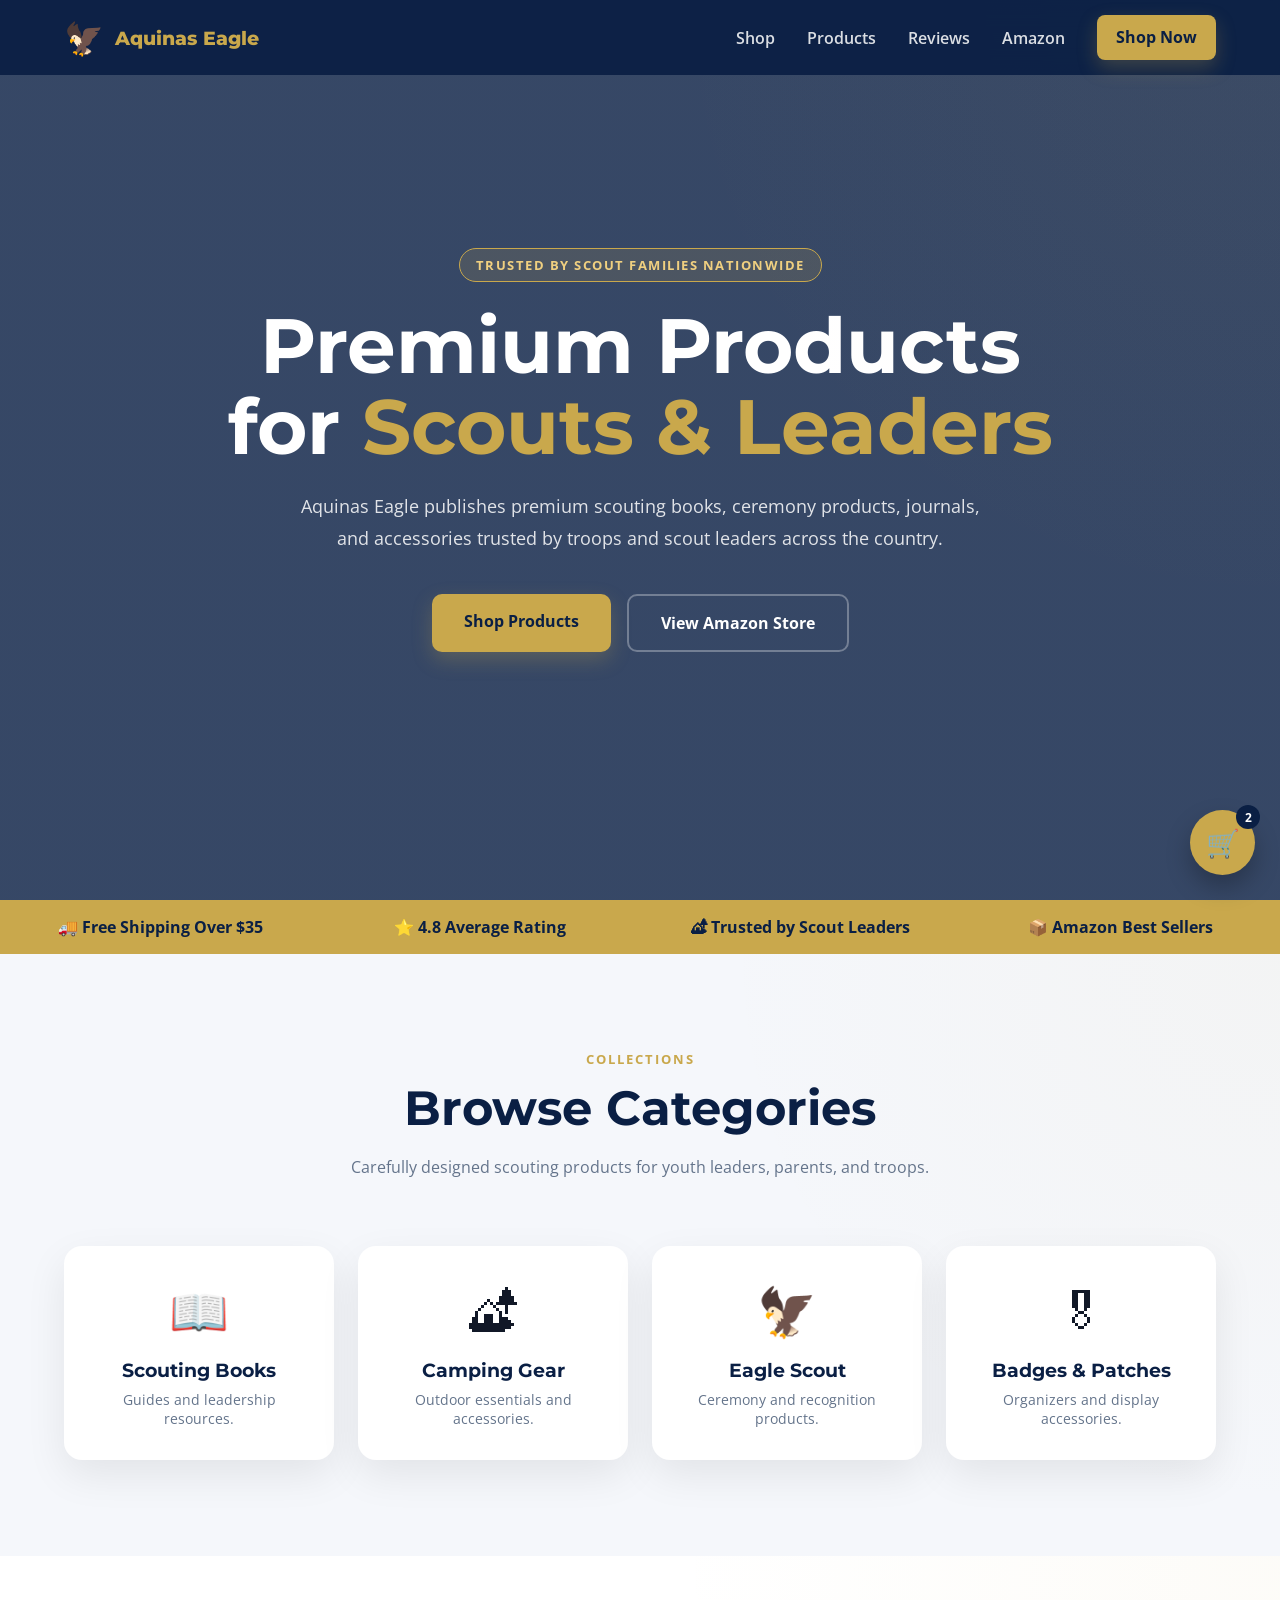
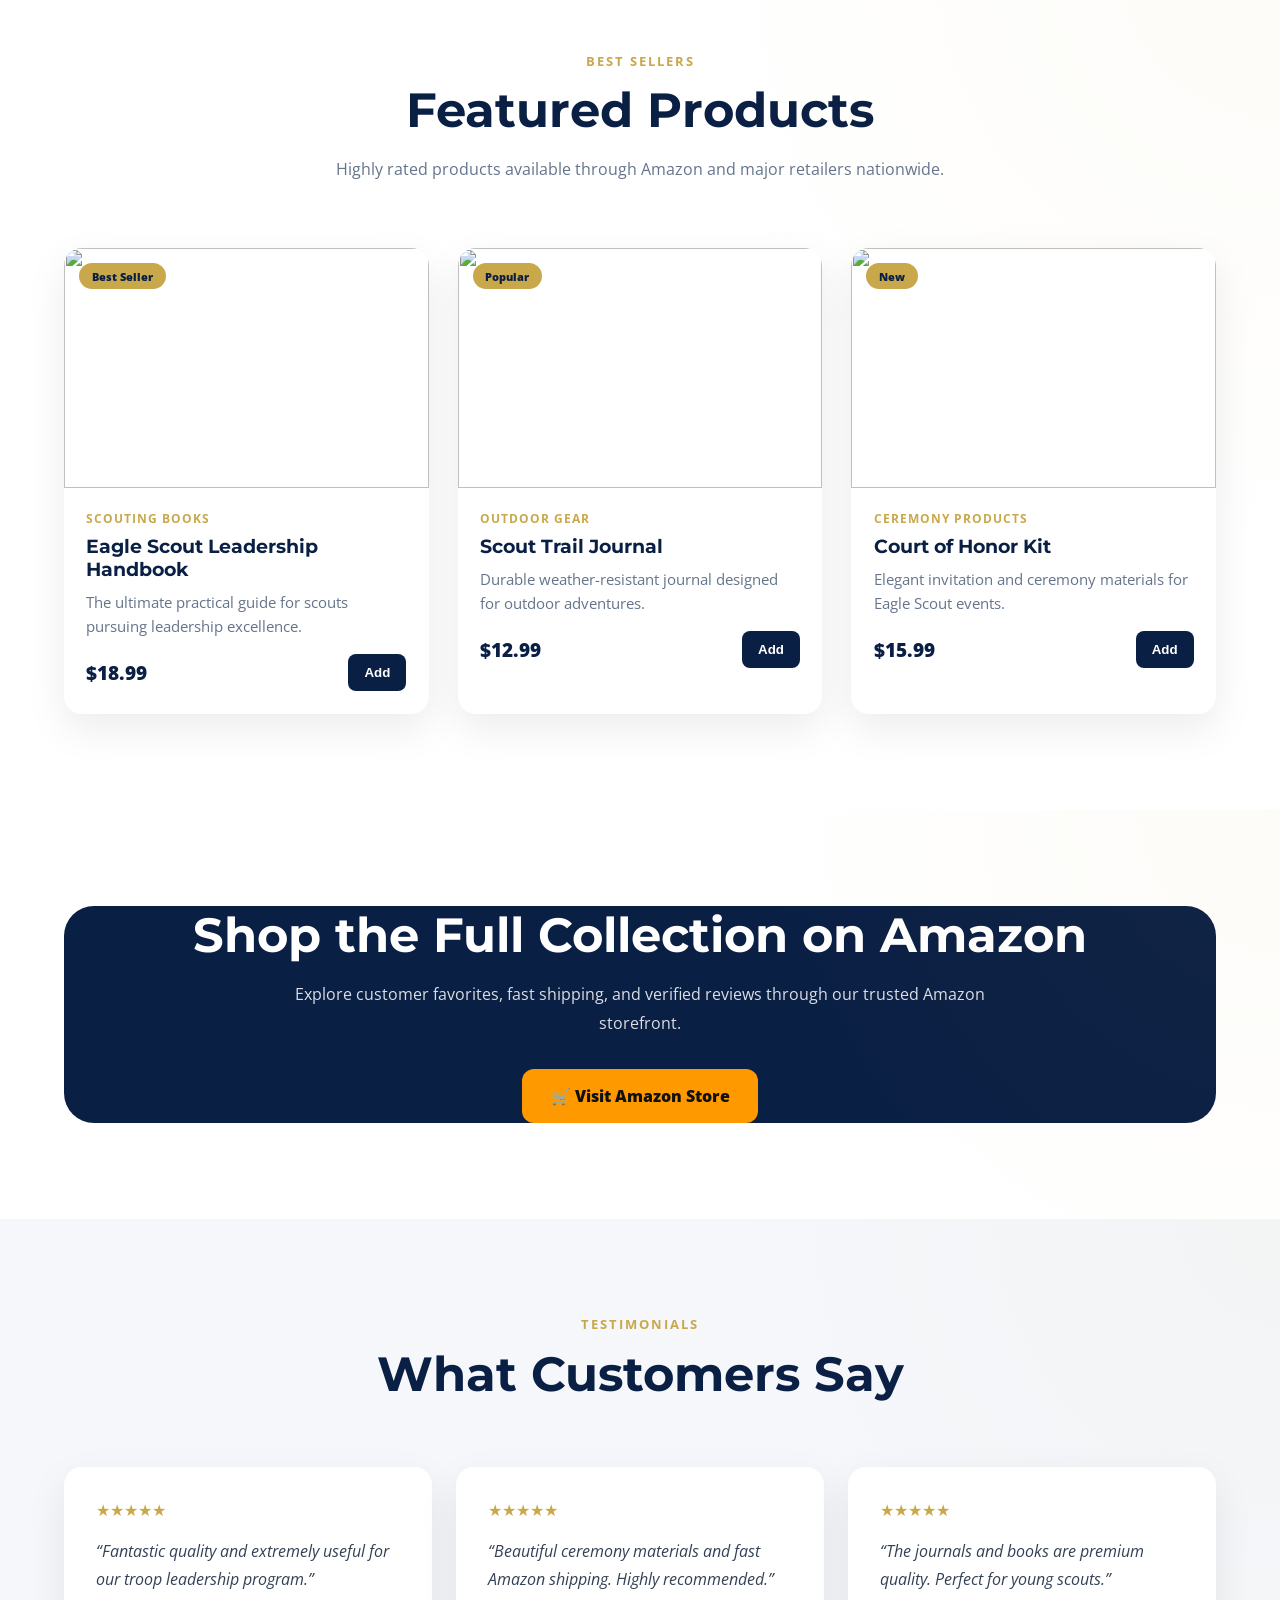
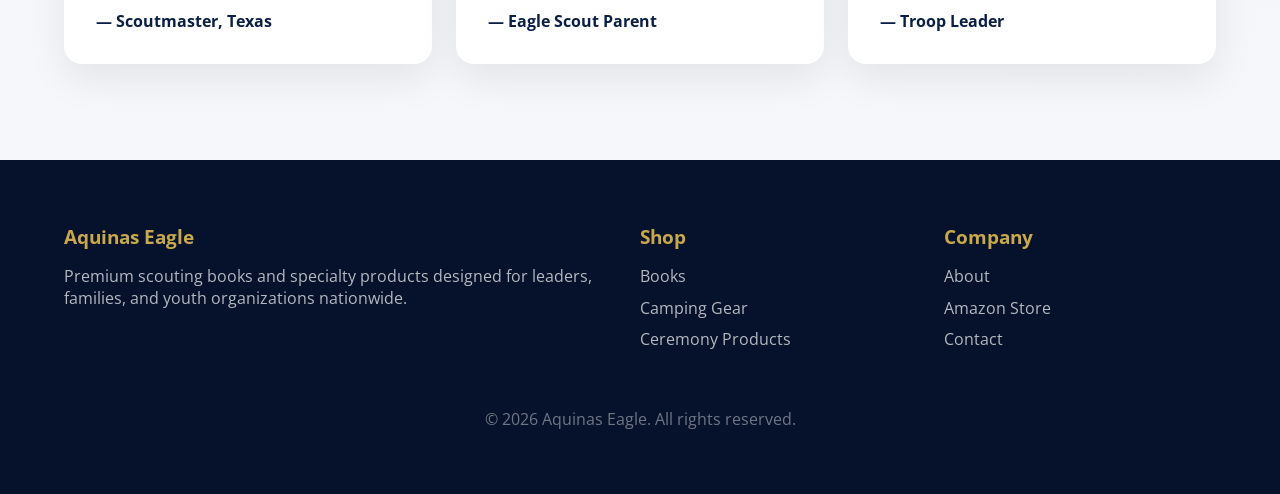
==== Aquinas Eagle Website/index.html/index.html @ 13843f97 "Rename indexhtml to index.html" ====
<!DOCTYPE html> 
<html lang="en">
<head>
<meta charset="UTF-8" />
<meta name="viewport" content="width=device-width, initial-scale=1.0"/>

<title>Aquinas Eagle – Premium Scouting Products</title>

<link href="https://fonts.googleapis.com/css2?family=Montserrat:wght@400;600;700;800&family=Open+Sans:wght@400;600&display=swap" rel="stylesheet">

<style>

/* =========================
   RESET
========================= */

*{
    margin:0;
    padding:0;
    box-sizing:border-box;
}

html{
    scroll-behavior:smooth;
}

:root{
    --navy:#0a1f44;
    --navy-light:#16325f;
    --gold:#c9a84c;
    --gold-light:#f0d080;
    --white:#ffffff;
    --light:#f5f7fb;
    --gray:#64748b;
    --shadow:0 15px 40px rgba(0,0,0,0.08);
}

body{
    font-family:'Open Sans',sans-serif;
    background:var(--white);
    color:#111827;
    overflow-x:hidden;
}

/* =========================
   NAVBAR
========================= */

nav{
    position:fixed;
    top:0;
    left:0;
    width:100%;
    height:75px;
    background:rgba(10,31,68,0.92);
    backdrop-filter:blur(12px);
    z-index:1000;

    display:flex;
    align-items:center;
    justify-content:space-between;

    padding:0 5%;
    transition:.3s;
}

nav.scrolled{
    height:65px;
    box-shadow:0 8px 25px rgba(0,0,0,0.2);
}

.logo{
    display:flex;
    align-items:center;
    gap:.7rem;
    text-decoration:none;
}

.logo-icon{
    font-size:2rem;
}

.logo-text{
    color:var(--gold);
    font-family:'Montserrat',sans-serif;
    font-weight:800;
    font-size:1.2rem;
}

.nav-links{
    display:flex;
    align-items:center;
    gap:2rem;
    list-style:none;
}

.nav-links a{
    text-decoration:none;
    color:rgba(255,255,255,0.85);
    font-weight:600;
    transition:.3s;
}

.nav-links a:hover{
    color:var(--gold-light);
}

.nav-btn{
    background:var(--gold);
    color:var(--navy) !important;
    padding:.7rem 1.2rem;
    border-radius:8px;
    font-weight:700 !important;
    box-shadow:0 8px 20px rgba(201,168,76,0.25);
}

.nav-btn:hover{
    background:var(--gold-light);
    transform:translateY(-2px);
}

/* MOBILE MENU */

.hamburger{
    display:none;
    flex-direction:column;
    gap:5px;
    cursor:pointer;
}

.hamburger span{
    width:28px;
    height:3px;
    background:white;
    border-radius:5px;
}

.mobile-menu{
    position:fixed;
    top:75px;
    right:-100%;
    width:280px;
    height:100vh;
    background:var(--navy);
    padding:2rem;
    transition:.4s;
    z-index:999;
}

.mobile-menu.active{
    right:0;
}

.mobile-menu ul{
    list-style:none;
    display:flex;
    flex-direction:column;
    gap:1.5rem;
}

.mobile-menu a{
    color:white;
    text-decoration:none;
    font-weight:600;
}

/* =========================
   HERO
========================= */

.hero{
    min-height:100vh;

    background:
    linear-gradient(rgba(10,31,68,0.82),rgba(10,31,68,0.82)),
    url('https://images.unsplash.com/photo-1500530855697-b586d89ba3ee?q=80&w=1600');

    background-size:cover;
    background-position:center;

    display:flex;
    align-items:center;
    justify-content:center;
    text-align:center;

    padding:120px 5%;
    position:relative;
}

.hero-content{
    max-width:850px;
    color:white;
}

.hero-badge{
    display:inline-block;
    background:rgba(201,168,76,0.15);
    border:1px solid var(--gold);
    color:var(--gold-light);

    padding:.45rem 1rem;
    border-radius:30px;

    font-size:.8rem;
    font-weight:700;
    letter-spacing:1.5px;
    text-transform:uppercase;

    margin-bottom:1.5rem;
}

.hero h1{
    font-family:'Montserrat',sans-serif;
    font-size:clamp(2.7rem,6vw,5rem);
    line-height:1.05;
    margin-bottom:1.5rem;
}

.hero h1 span{
    color:var(--gold);
}

.hero p{
    max-width:700px;
    margin:auto;
    line-height:1.8;
    color:rgba(255,255,255,0.85);
    font-size:1.1rem;
    margin-bottom:2.5rem;
}

.hero-buttons{
    display:flex;
    justify-content:center;
    gap:1rem;
    flex-wrap:wrap;
}

.btn{
    padding:1rem 2rem;
    border-radius:10px;
    text-decoration:none;
    font-weight:700;
    transition:.3s;
}

.btn-primary{
    background:var(--gold);
    color:var(--navy);

    box-shadow:0 8px 20px rgba(201,168,76,0.25);
}

.btn-primary:hover{
    background:var(--gold-light);
    transform:translateY(-3px);
    box-shadow:0 12px 30px rgba(201,168,76,0.45);
}

.btn-secondary{
    border:2px solid rgba(255,255,255,0.3);
    color:white;
}

.btn-secondary:hover{
    background:rgba(255,255,255,0.08);
    border-color:var(--gold);
}

/* =========================
   TRUST BAR
========================= */

.trust-bar{
    background:var(--gold);
    display:grid;
    grid-template-columns:repeat(auto-fit,minmax(220px,1fr));
}

.trust-item{
    text-align:center;
    padding:1rem;
    font-weight:700;
    color:var(--navy);
}

/* =========================
   SECTION STYLES
========================= */

section{
    padding:6rem 5%;
    position:relative;
}

section::before{
    content:'';
    position:absolute;
    inset:0;

    background:
    radial-gradient(circle at top right,
    rgba(201,168,76,0.04),
    transparent 40%);

    pointer-events:none;
}

.container{
    max-width:1200px;
    margin:auto;
}

.section-header{
    text-align:center;
    margin-bottom:4rem;
}

.section-tag{
    color:var(--gold);
    font-weight:700;
    text-transform:uppercase;
    letter-spacing:2px;
    font-size:.8rem;
}

.section-title{
    font-family:'Montserrat',sans-serif;
    font-size:clamp(2rem,4vw,3rem);
    color:var(--navy);
    margin:.7rem 0 1rem;
}

.section-sub{
    max-width:700px;
    margin:auto;
    color:var(--gray);
    line-height:1.8;
}

/* =========================
   CATEGORY CARDS
========================= */

.categories{
    background:var(--light);
}

.category-grid{
    display:grid;
    grid-template-columns:repeat(auto-fit,minmax(220px,1fr));
    gap:1.5rem;
}

.category-card{
    background:white;
    border-radius:18px;
    padding:2rem;
    text-align:center;
    transition:.35s;
    box-shadow:var(--shadow);

    opacity:0;
    transform:translateY(30px);
}

.category-card.visible{
    opacity:1;
    transform:translateY(0);
}

.category-card:hover{
    transform:translateY(-8px);
}

.category-icon{
    font-size:3rem;
    margin-bottom:1rem;
}

.category-card h3{
    font-family:'Montserrat',sans-serif;
    color:var(--navy);
    margin-bottom:.5rem;
}

.category-card p{
    color:var(--gray);
    font-size:.9rem;
}

/* =========================
   PRODUCTS
========================= */

.products-grid{
    display:grid;
    grid-template-columns:repeat(auto-fit,minmax(280px,1fr));
    gap:1.8rem;
}

.product-card{
    background:white;
    border-radius:18px;
    overflow:hidden;
    box-shadow:var(--shadow);
    transition:.35s;

    opacity:0;
    transform:translateY(30px);
}

.product-card.visible{
    opacity:1;
    transform:translateY(0);
}

.product-card:hover{
    transform:translateY(-8px);
}

.product-image{
    height:240px;
    overflow:hidden;
    position:relative;
}

.product-image img{
    width:100%;
    height:100%;
    object-fit:cover;
    transition:.5s;
}

.product-card:hover img{
    transform:scale(1.05);
}

.product-badge{
    position:absolute;
    top:15px;
    left:15px;

    background:var(--gold);
    color:var(--navy);

    padding:.35rem .8rem;
    border-radius:30px;

    font-size:.7rem;
    font-weight:800;
}

.product-info{
    padding:1.4rem;
}

.product-category{
    color:var(--gold);
    font-size:.75rem;
    font-weight:700;
    letter-spacing:1px;
    text-transform:uppercase;
    margin-bottom:.5rem;
}

.product-title{
    font-family:'Montserrat',sans-serif;
    color:var(--navy);
    margin-bottom:.6rem;
}

.product-desc{
    color:var(--gray);
    line-height:1.6;
    font-size:.92rem;
    margin-bottom:1rem;
}

.product-footer{
    display:flex;
    justify-content:space-between;
    align-items:center;
}

.price{
    font-size:1.2rem;
    font-weight:800;
    color:var(--navy);
}

.add-btn{
    background:var(--navy);
    color:white;
    border:none;
    padding:.7rem 1rem;
    border-radius:8px;
    font-weight:700;
    cursor:pointer;
    transition:.3s;
}

.add-btn:hover{
    background:var(--navy-light);
}

/* =========================
   AMAZON CTA
========================= */

.amazon-section{
    background:var(--navy);
    text-align:center;
    color:white;
    border-radius:30px;
}

.amazon-section h2{
    font-family:'Montserrat',sans-serif;
    font-size:clamp(2rem,4vw,3rem);
    margin-bottom:1rem;
}

.amazon-section p{
    max-width:700px;
    margin:auto;
    line-height:1.8;
    opacity:.85;
    margin-bottom:2rem;
}

.amazon-btn{
    display:inline-flex;
    align-items:center;
    gap:.7rem;

    background:#ff9900;
    color:#111;

    padding:1rem 1.8rem;
    border-radius:12px;

    text-decoration:none;
    font-weight:800;
    transition:.3s;
}

.amazon-btn:hover{
    transform:translateY(-3px);
}

/* =========================
   TESTIMONIALS
========================= */

.testimonials{
    background:var(--light);
}

.testimonial-grid{
    display:grid;
    grid-template-columns:repeat(auto-fit,minmax(300px,1fr));
    gap:1.5rem;
}

.testimonial-card{
    background:white;
    border-radius:18px;
    padding:2rem;
    box-shadow:var(--shadow);

    opacity:0;
    transform:translateY(30px);
}

.testimonial-card.visible{
    opacity:1;
    transform:translateY(0);
}

.stars{
    color:var(--gold);
    margin-bottom:1rem;
}

.testimonial-card p{
    color:#334155;
    line-height:1.8;
    margin-bottom:1rem;
    font-style:italic;
}

.reviewer{
    font-weight:700;
    color:var(--navy);
}

/* =========================
   FLOATING CART
========================= */

.floating-cart{
    position:fixed;
    bottom:25px;
    right:25px;

    width:65px;
    height:65px;

    background:var(--gold);
    color:var(--navy);

    border-radius:50%;

    display:flex;
    align-items:center;
    justify-content:center;

    font-size:1.7rem;

    cursor:pointer;
    z-index:999;

    box-shadow:0 12px 25px rgba(0,0,0,0.25);
}

.cart-count{
    position:absolute;
    top:-5px;
    right:-5px;

    width:24px;
    height:24px;

    background:var(--navy);
    color:white;

    border-radius:50%;

    display:flex;
    align-items:center;
    justify-content:center;

    font-size:.75rem;
    font-weight:700;
}

/* =========================
   FOOTER
========================= */

footer{
    background:#06112b;
    color:rgba(255,255,255,0.7);
    padding:4rem 5%;
}

.footer-grid{
    max-width:1200px;
    margin:auto;

    display:grid;
    grid-template-columns:2fr 1fr 1fr;
    gap:2rem;
}

.footer-grid h3{
    color:var(--gold);
    margin-bottom:1rem;
}

.footer-grid ul{
    list-style:none;
}

.footer-grid li{
    margin-bottom:.6rem;
}

.footer-grid a{
    color:rgba(255,255,255,0.7);
    text-decoration:none;
}

.footer-grid a:hover{
    color:white;
}

.footer-bottom{
    margin-top:3rem;
    text-align:center;
    opacity:.6;
}

/* =========================
   RESPONSIVE
========================= */

@media(max-width:850px){

    .nav-links{
        display:none;
    }

    .hamburger{
        display:flex;
    }

    .footer-grid{
        grid-template-columns:1fr;
    }
}

</style>
</head>

<body>

<!-- NAV -->

<nav id="navbar">

    <a href="#" class="logo">
        <div class="logo-icon">🦅</div>
        <div class="logo-text">Aquinas Eagle</div>
    </a>

    <ul class="nav-links">
        <li><a href="#categories">Shop</a></li>
        <li><a href="#products">Products</a></li>
        <li><a href="#reviews">Reviews</a></li>
        <li><a href="#amazon">Amazon</a></li>
        <li><a href="#" class="nav-btn">Shop Now</a></li>
    </ul>

    <div class="hamburger" id="hamburger">
        <span></span>
        <span></span>
        <span></span>
    </div>

</nav>

<!-- MOBILE MENU -->

<div class="mobile-menu" id="mobileMenu">
    <ul>
        <li><a href="#categories">Shop</a></li>
        <li><a href="#products">Products</a></li>
        <li><a href="#reviews">Reviews</a></li>
        <li><a href="#amazon">Amazon Store</a></li>
    </ul>
</div>

<!-- HERO -->

<section class="hero">

    <div class="hero-content">

        <div class="hero-badge">
            Trusted by Scout Families Nationwide
        </div>

        <h1>
            Premium Products for <span>Scouts & Leaders</span>
        </h1>

        <p>
            Aquinas Eagle publishes premium scouting books,
            ceremony products, journals, and accessories trusted
            by troops and scout leaders across the country.
        </p>

        <div class="hero-buttons">
            <a href="#products" class="btn btn-primary">
                Shop Products
            </a>

            <a href="#amazon" class="btn btn-secondary">
                View Amazon Store
            </a>
        </div>

    </div>

</section>

<!-- TRUST BAR -->

<div class="trust-bar">

    <div class="trust-item">
        🚚 Free Shipping Over $35
    </div>

    <div class="trust-item">
        ⭐ 4.8 Average Rating
    </div>

    <div class="trust-item">
        🏕 Trusted by Scout Leaders
    </div>

    <div class="trust-item">
        📦 Amazon Best Sellers
    </div>

</div>

<!-- CATEGORIES -->

<section class="categories" id="categories">

    <div class="container">

        <div class="section-header">
            <div class="section-tag">Collections</div>
            <h2 class="section-title">Browse Categories</h2>
            <p class="section-sub">
                Carefully designed scouting products for
                youth leaders, parents, and troops.
            </p>
        </div>

        <div class="category-grid">

            <div class="category-card reveal">
                <div class="category-icon">📖</div>
                <h3>Scouting Books</h3>
                <p>Guides and leadership resources.</p>
            </div>

            <div class="category-card reveal">
                <div class="category-icon">🏕</div>
                <h3>Camping Gear</h3>
                <p>Outdoor essentials and accessories.</p>
            </div>

            <div class="category-card reveal">
                <div class="category-icon">🦅</div>
                <h3>Eagle Scout</h3>
                <p>Ceremony and recognition products.</p>
            </div>

            <div class="category-card reveal">
                <div class="category-icon">🎖</div>
                <h3>Badges & Patches</h3>
                <p>Organizers and display accessories.</p>
            </div>

        </div>

    </div>

</section>

<!-- PRODUCTS -->

<section id="products">

    <div class="container">

        <div class="section-header">
            <div class="section-tag">Best Sellers</div>
            <h2 class="section-title">Featured Products</h2>
            <p class="section-sub">
                Highly rated products available through
                Amazon and major retailers nationwide.
            </p>
        </div>

        <div class="products-grid">

            <div class="product-card reveal">

                <div class="product-image">
                    <img src="https://images.unsplash.com/photo-1512820790803-83ca734da794?q=80&w=1200">
                    <div class="product-badge">Best Seller</div>
                </div>

                <div class="product-info">

                    <div class="product-category">
                        Scouting Books
                    </div>

                    <h3 class="product-title">
                        Eagle Scout Leadership Handbook
                    </h3>

                    <p class="product-desc">
                        The ultimate practical guide for
                        scouts pursuing leadership excellence.
                    </p>

                    <div class="product-footer">

                        <div class="price">
                            $18.99
                        </div>

                        <button class="add-btn">
                            Add
                        </button>

                    </div>

                </div>

            </div>

            <div class="product-card reveal">

                <div class="product-image">
                    <img src="https://images.unsplash.com/photo-1500530855697-b586d89ba3ee?q=80&w=1200">
                    <div class="product-badge">Popular</div>
                </div>

                <div class="product-info">

                    <div class="product-category">
                        Outdoor Gear
                    </div>

                    <h3 class="product-title">
                        Scout Trail Journal
                    </h3>

                    <p class="product-desc">
                        Durable weather-resistant journal
                        designed for outdoor adventures.
                    </p>

                    <div class="product-footer">

                        <div class="price">
                            $12.99
                        </div>

                        <button class="add-btn">
                            Add
                        </button>

                    </div>

                </div>

            </div>

            <div class="product-card reveal">

                <div class="product-image">
                    <img src="https://images.unsplash.com/photo-1521572163474-6864f9cf17ab?q=80&w=1200">
                    <div class="product-badge">New</div>
                </div>

                <div class="product-info">

                    <div class="product-category">
                        Ceremony Products
                    </div>

                    <h3 class="product-title">
                        Court of Honor Kit
                    </h3>

                    <p class="product-desc">
                        Elegant invitation and ceremony
                        materials for Eagle Scout events.
                    </p>

                    <div class="product-footer">

                        <div class="price">
                            $15.99
                        </div>

                        <button class="add-btn">
                            Add
                        </button>

                    </div>

                </div>

            </div>

        </div>

    </div>

</section>

<!-- AMAZON CTA -->

<section id="amazon">

    <div class="container">

        <div class="amazon-section">

            <h2>
                Shop the Full Collection on Amazon
            </h2>

            <p>
                Explore customer favorites, fast shipping,
                and verified reviews through our trusted
                Amazon storefront.
            </p>

            <a href="https://amazon.com" class="amazon-btn">
                🛒 Visit Amazon Store
            </a>

        </div>

    </div>

</section>

<!-- TESTIMONIALS -->

<section class="testimonials" id="reviews">

    <div class="container">

        <div class="section-header">
            <div class="section-tag">Testimonials</div>
            <h2 class="section-title">What Customers Say</h2>
        </div>

        <div class="testimonial-grid">

            <div class="testimonial-card reveal">

                <div class="stars">★★★★★</div>

                <p>
                    “Fantastic quality and extremely useful
                    for our troop leadership program.”
                </p>

                <div class="reviewer">
                    — Scoutmaster, Texas
                </div>

            </div>

            <div class="testimonial-card reveal">

                <div class="stars">★★★★★</div>

                <p>
                    “Beautiful ceremony materials and fast
                    Amazon shipping. Highly recommended.”
                </p>

                <div class="reviewer">
                    — Eagle Scout Parent
                </div>

            </div>

            <div class="testimonial-card reveal">

                <div class="stars">★★★★★</div>

                <p>
                    “The journals and books are premium quality.
                    Perfect for young scouts.”
                </p>

                <div class="reviewer">
                    — Troop Leader
                </div>

            </div>

        </div>

    </div>

</section>

<!-- FOOTER -->

<footer>

    <div class="footer-grid">

        <div>

            <h3>Aquinas Eagle</h3>

            <p>
                Premium scouting books and specialty
                products designed for leaders, families,
                and youth organizations nationwide.
            </p>

        </div>

        <div>

            <h3>Shop</h3>

            <ul>
                <li><a href="#">Books</a></li>
                <li><a href="#">Camping Gear</a></li>
                <li><a href="#">Ceremony Products</a></li>
            </ul>

        </div>

        <div>

            <h3>Company</h3>

            <ul>
                <li><a href="#">About</a></li>
                <li><a href="#">Amazon Store</a></li>
                <li><a href="#">Contact</a></li>
            </ul>

        </div>

    </div>

    <div class="footer-bottom">
        © 2026 Aquinas Eagle. All rights reserved.
    </div>

</footer>

<!-- FLOATING CART -->

<div class="floating-cart">
    🛒
    <div class="cart-count">2</div>
</div>

<!-- JAVASCRIPT -->

<script>

/* NAV SHRINK */

window.addEventListener('scroll',()=>{

    const nav=document.getElementById('navbar');

    if(window.scrollY > 40){
        nav.classList.add('scrolled');
    }else{
        nav.classList.remove('scrolled');
    }

});

/* MOBILE MENU */

const hamburger=document.getElementById('hamburger');
const mobileMenu=document.getElementById('mobileMenu');

hamburger.addEventListener('click',()=>{

    mobileMenu.classList.toggle('active');

});

/* REVEAL ANIMATIONS */

const reveals=document.querySelectorAll('.reveal');

const observer=new IntersectionObserver(entries=>{

    entries.forEach(entry=>{

        if(entry.isIntersecting){

            entry.target.classList.add('visible');

        }

    });

},{threshold:0.1});

reveals.forEach(el=>observer.observe(el));

</script>

</body>
</html>
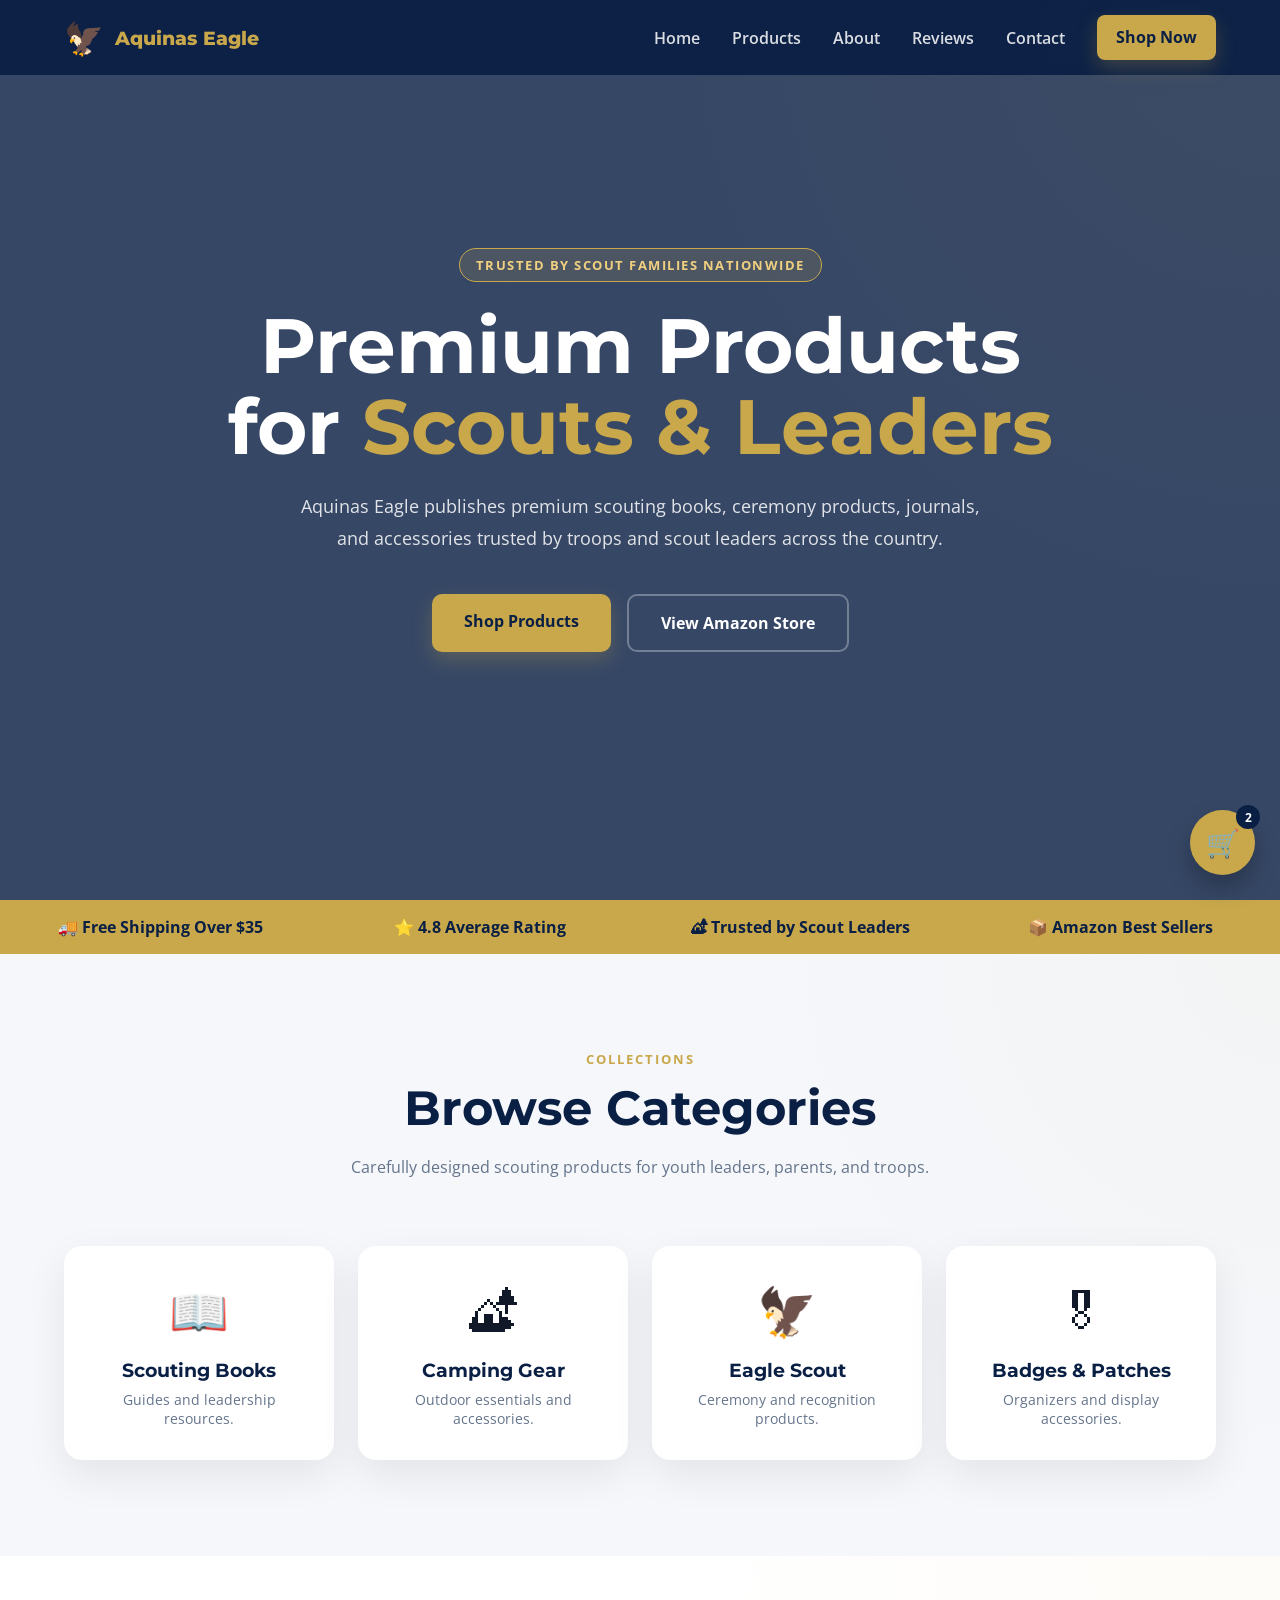
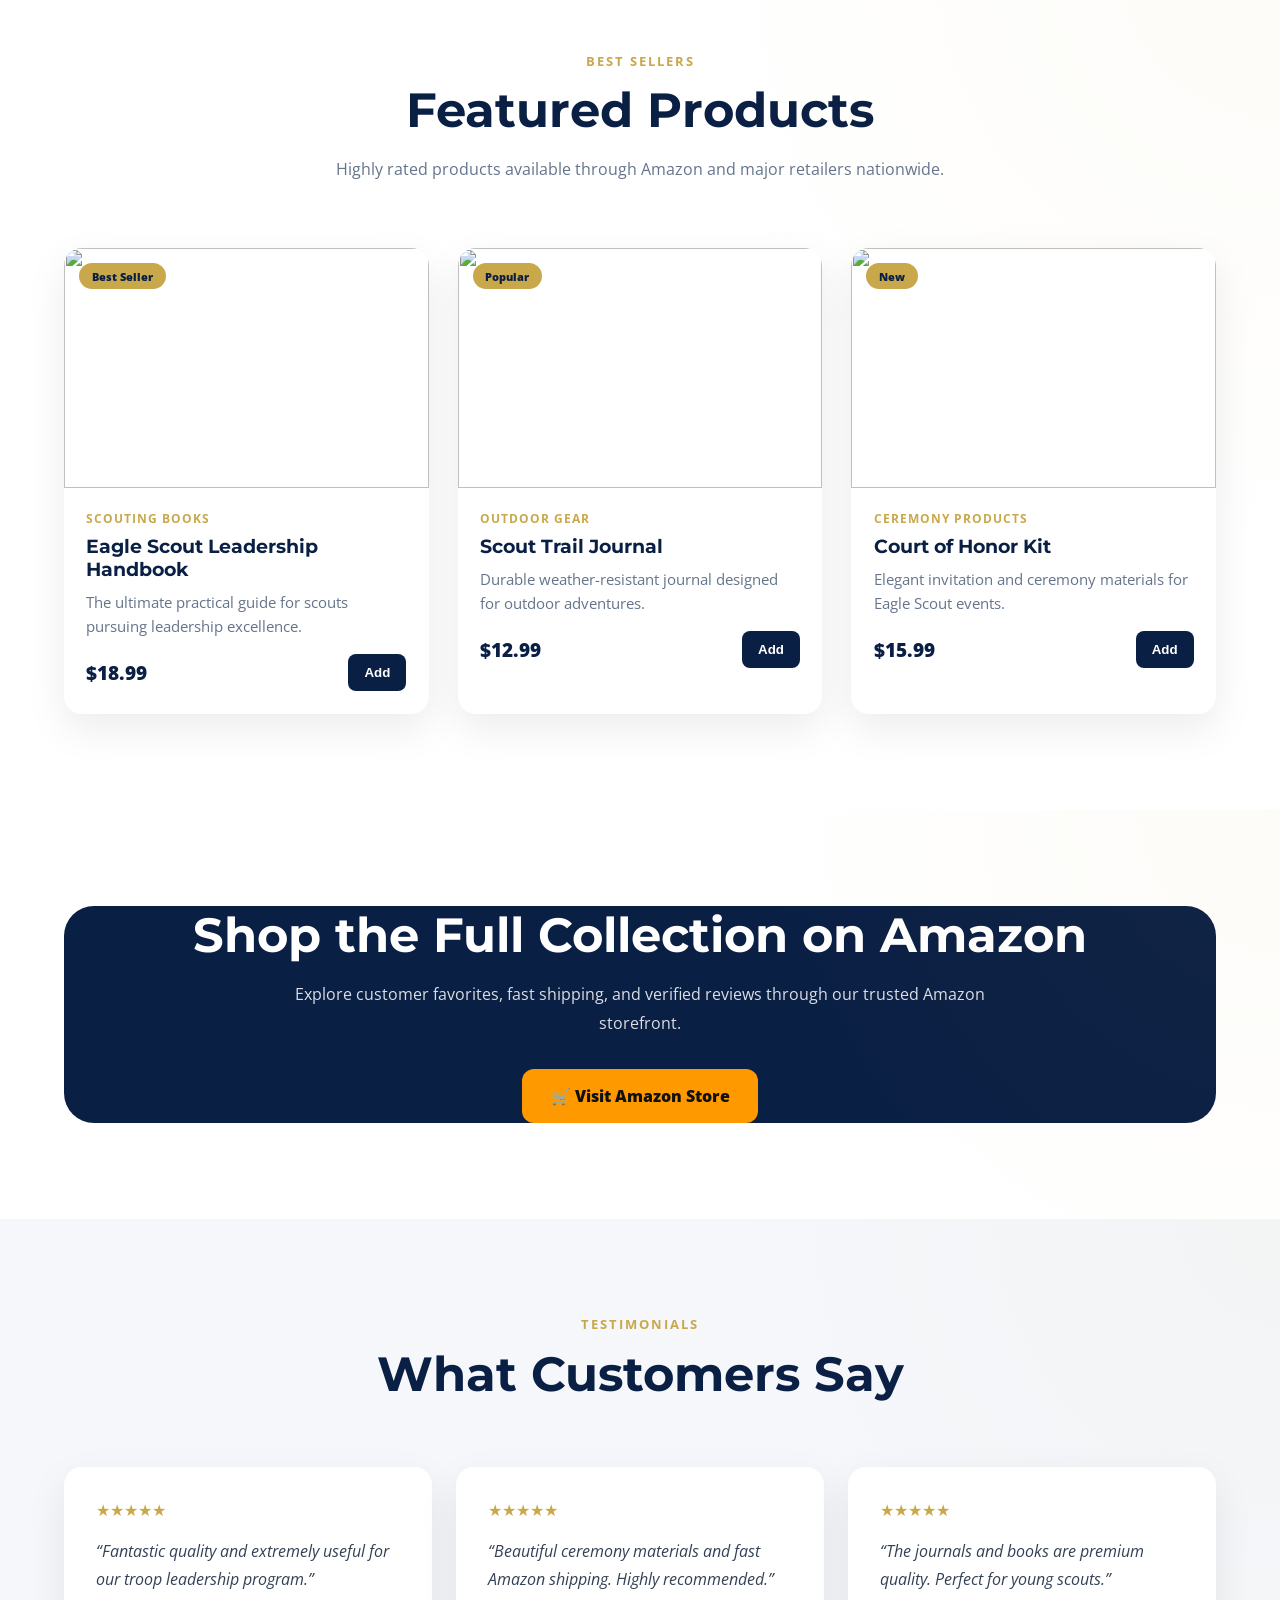
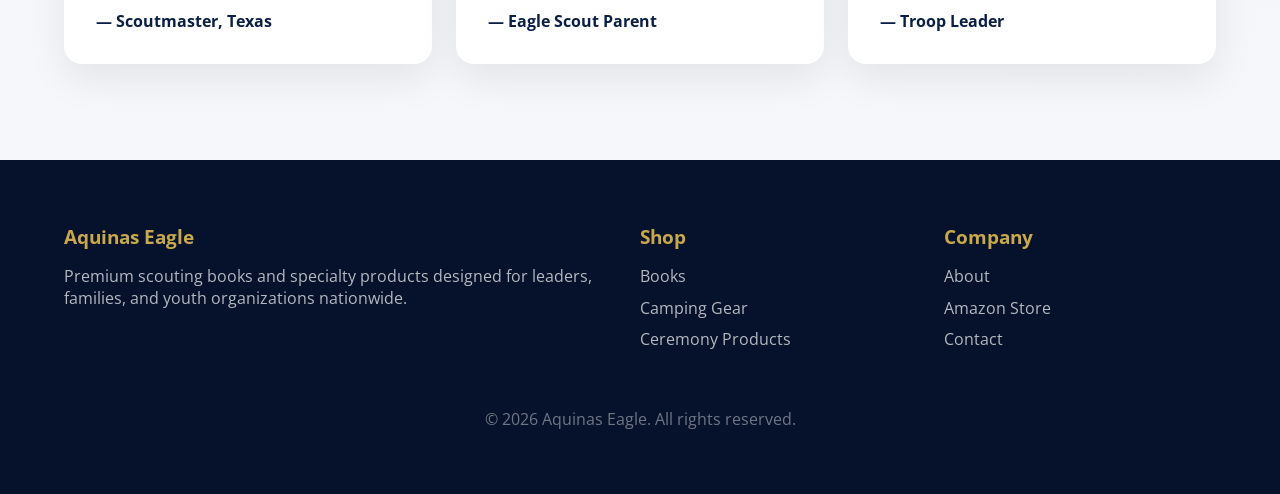
==== commit a4188953: "Update index.html" ====
--- a/Aquinas Eagle Website/index.html/index.html
+++ b/Aquinas Eagle Website/index.html/index.html
@@ -726,11 +726,12 @@
     </a>
 
     <ul class="nav-links">
-        <li><a href="#categories">Shop</a></li>
-        <li><a href="#products">Products</a></li>
-        <li><a href="#reviews">Reviews</a></li>
-        <li><a href="#amazon">Amazon</a></li>
-        <li><a href="#" class="nav-btn">Shop Now</a></li>
+       <li><a href="index.html">Home</a></li>
+       <li><a href="products.html">Products</a></li>
+       <li><a href="about.html">About</a></li>
+       <li><a href="reviews.html">Reviews</a></li>
+       <li><a href="contact.html">Contact</a></li>
+       <li><a href="#" class="nav-btn">Shop Now</a></li>
     </ul>
 
     <div class="hamburger" id="hamburger">
@@ -745,10 +746,11 @@
 
 <div class="mobile-menu" id="mobileMenu">
     <ul>
-        <li><a href="#categories">Shop</a></li>
-        <li><a href="#products">Products</a></li>
-        <li><a href="#reviews">Reviews</a></li>
-        <li><a href="#amazon">Amazon Store</a></li>
+        <li><a href="index.html">Home</a></li>
+        <li><a href="products.html">Products</a></li>
+        <li><a href="about.html">About</a></li>
+        <li><a href="reviews.html">Reviews</a></li>
+        <li><a href="contact.html">Contact</a></li>
     </ul>
 </div>
 
